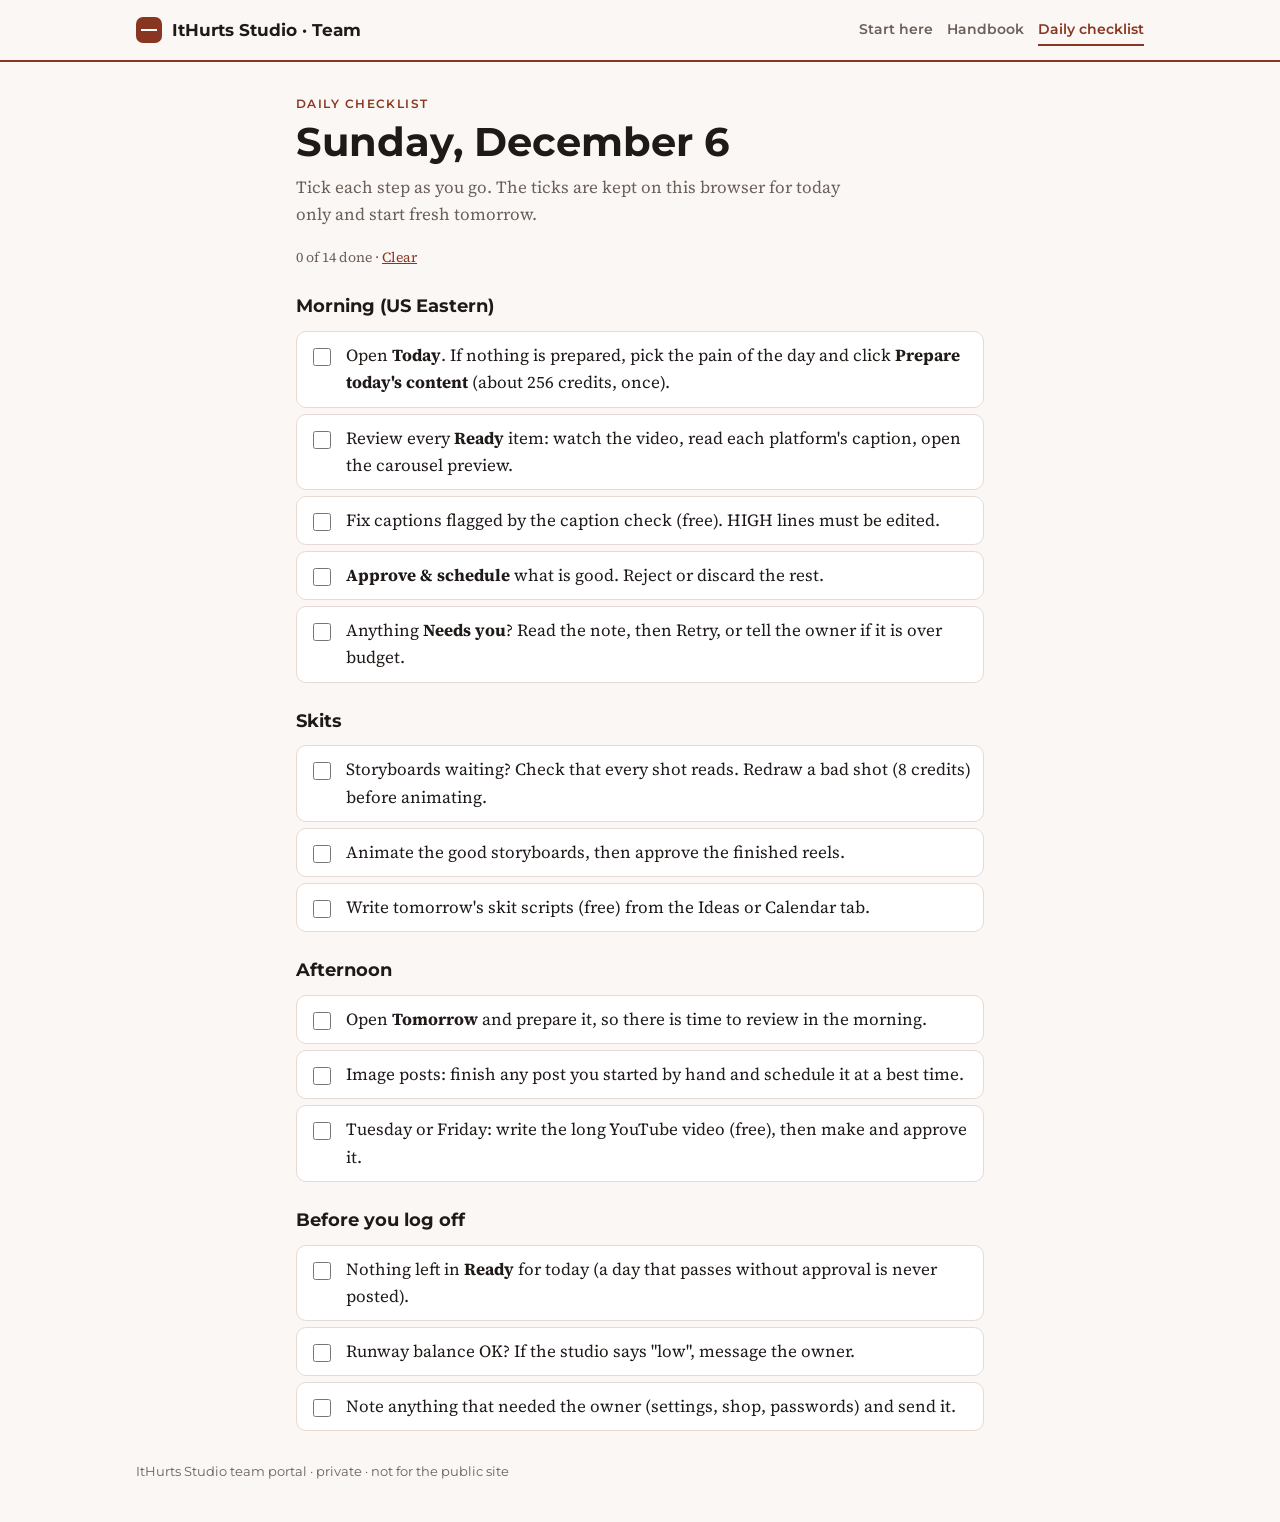
==== checklist.html @ 71983e8c "ItHurts team portal: front door, handbook and daily checklist" ====
<!doctype html>
<html lang="en">
<head>
  <meta charset="utf-8">
  <meta name="viewport" content="width=device-width, initial-scale=1">
  <meta name="robots" content="noindex, nofollow">
  <title>Daily checklist · ItHurts Team</title>
  <link rel="stylesheet" href="https://fonts.googleapis.com/css2?family=Montserrat:wght@500;600;700&family=Source+Serif+4:opsz,wght@8..60,400;8..60,600&display=swap">
  <link rel="stylesheet" href="styles.css">
</head>
<body>
  <header class="top">
    <div class="wrap row">
      <a class="brand" href="index.html"><span class="mark" aria-hidden="true"></span> ItHurts Studio · Team</a>
      <nav class="nav" aria-label="Pages">
        <a href="index.html">Start here</a>
        <a href="handbook.html">Handbook</a>
        <a href="checklist.html" aria-current="page">Daily checklist</a>
      </nav>
    </div>
  </header>

  <main class="wrap narrow">
    <p class="eyebrow">Daily checklist</p>
    <h1 id="checklist-date">Today</h1>
    <p class="lede">Tick each step as you go. The ticks are kept on this browser for today only and start fresh tomorrow.</p>
    <p class="small"><span id="progress">0 of 0 done</span> · <button type="button" class="linkbtn" id="reset">Clear</button></p>

    <form id="checklist" onsubmit="return false">
      <h2>Morning (US Eastern)</h2>
      <label><input type="checkbox" id="c1"> <span>Open <strong>Today</strong>. If nothing is prepared, pick the pain of the day and click <strong>Prepare today's content</strong> (about 256 credits, once).</span></label>
      <label><input type="checkbox" id="c2"> <span>Review every <strong>Ready</strong> item: watch the video, read each platform's caption, open the carousel preview.</span></label>
      <label><input type="checkbox" id="c3"> <span>Fix captions flagged by the caption check (free). HIGH lines must be edited.</span></label>
      <label><input type="checkbox" id="c4"> <span><strong>Approve &amp; schedule</strong> what is good. Reject or discard the rest.</span></label>
      <label><input type="checkbox" id="c5"> <span>Anything <strong>Needs you</strong>? Read the note, then Retry, or tell the owner if it is over budget.</span></label>

      <h2>Skits</h2>
      <label><input type="checkbox" id="c6"> <span>Storyboards waiting? Check that every shot reads. Redraw a bad shot (8 credits) before animating.</span></label>
      <label><input type="checkbox" id="c7"> <span>Animate the good storyboards, then approve the finished reels.</span></label>
      <label><input type="checkbox" id="c8"> <span>Write tomorrow's skit scripts (free) from the Ideas or Calendar tab.</span></label>

      <h2>Afternoon</h2>
      <label><input type="checkbox" id="c9"> <span>Open <strong>Tomorrow</strong> and prepare it, so there is time to review in the morning.</span></label>
      <label><input type="checkbox" id="c10"> <span>Image posts: finish any post you started by hand and schedule it at a best time.</span></label>
      <label><input type="checkbox" id="c11"> <span>Tuesday or Friday: write the long YouTube video (free), then make and approve it.</span></label>

      <h2>Before you log off</h2>
      <label><input type="checkbox" id="c12"> <span>Nothing left in <strong>Ready</strong> for today (a day that passes without approval is never posted).</span></label>
      <label><input type="checkbox" id="c13"> <span>Runway balance OK? If the studio says "low", message the owner.</span></label>
      <label><input type="checkbox" id="c14"> <span>Note anything that needed the owner (settings, shop, passwords) and send it.</span></label>
    </form>
  </main>

  <footer class="wrap foot">ItHurts Studio team portal · private · not for the public site</footer>

  <script src="config.js"></script>
  <script src="app.js"></script>
</body>
</html>
---- styles.css ----
/* ItHurts team portal: brand rust on a warm off-white, Montserrat for headings and Source Serif for reading. */
:root {
  --bg: #FBF7F4; --surface: #FFFFFF; --fg: #1F1A18; --muted: #6B5F5A; --line: #E6DAD4;
  --accent: #883621; --accent-dark: #490C0B; --accent-ink: #FFFFFF; --soft: #F6E9E3;
  --display: 'Montserrat', 'Helvetica Neue', Arial, sans-serif;
  --body: 'Source Serif 4', Georgia, 'Times New Roman', serif;
}
@media (prefers-color-scheme: dark) {
  :root { --bg: #17120F; --surface: #211A17; --fg: #F3ECE8; --muted: #B5A69F; --line: #3A2E29; --accent: #E8A58A; --accent-dark: #F2B49B; --accent-ink: #1F1A18; --soft: #2C1F1A; color-scheme: dark; }
}
* { box-sizing: border-box; }
html, body { margin: 0; }
body { background: var(--bg); color: var(--fg); font-family: var(--body); font-size: 17px; line-height: 1.6; }
.wrap { max-width: 1040px; margin: 0 auto; padding-left: max(16px, env(safe-area-inset-left, 0px)); padding-right: max(16px, env(safe-area-inset-right, 0px)); }
.wrap.narrow { max-width: 720px; }
.row { display: flex; flex-wrap: wrap; align-items: center; justify-content: space-between; gap: 12px; }
.top { border-bottom: 2px solid var(--accent); padding: 14px 0; }
.brand { font-family: var(--display); font-weight: 700; color: var(--fg); text-decoration: none; display: inline-flex; align-items: center; gap: 10px; }
.mark { width: 26px; height: 26px; border-radius: 7px; background: var(--accent); position: relative; display: inline-block; }
.mark::after { content: ''; position: absolute; left: 5px; right: 5px; top: 12px; height: 2px; background: var(--accent-ink); }
.nav { display: flex; flex-wrap: wrap; gap: 14px; font-family: var(--display); font-size: 14px; font-weight: 600; }
.nav a { color: var(--muted); text-decoration: none; padding: 4px 0; border-bottom: 2px solid transparent; }
.nav a[aria-current="page"], .nav a:hover { color: var(--accent); border-bottom-color: var(--accent); }
.eyebrow { font-family: var(--display); font-weight: 600; font-size: 12px; letter-spacing: .12em; text-transform: uppercase; color: var(--accent); margin: 32px 0 6px; }
h1 { font-family: var(--display); font-weight: 700; font-size: clamp(28px, 4vw, 40px); line-height: 1.1; margin: 0 0 10px; text-wrap: balance; }
h2 { font-family: var(--display); font-weight: 700; font-size: 18px; margin: 0 0 10px; }
.lede { max-width: 62ch; color: var(--muted); margin: 0 0 18px; }
.small { font-size: 14px; color: var(--muted); }
code { font-family: ui-monospace, SFMono-Regular, Menlo, monospace; font-size: 14px; background: var(--soft); padding: 1px 6px; border-radius: 5px; }
.actions { display: flex; flex-wrap: wrap; gap: 10px; margin: 6px 0 10px; }
.button { font-family: var(--display); font-weight: 600; font-size: 15px; text-decoration: none; color: var(--fg); background: var(--surface); border: 1px solid var(--line); border-radius: 10px; padding: 10px 18px; }
.button.primary { background: var(--accent); color: var(--accent-ink); border-color: var(--accent); }
.button:hover { border-color: var(--accent); }
.hero { padding-bottom: 28px; border-bottom: 1px solid var(--line); }
.grid { display: grid; grid-template-columns: repeat(auto-fit, minmax(280px, 1fr)); gap: 16px; padding: 24px 0 40px; }
.card { background: var(--surface); border: 1px solid var(--line); border-radius: 12px; padding: 18px 20px; min-width: 0; }
.card ul, .card ol { margin: 0 0 10px; padding-left: 20px; }
.card li { margin-bottom: 6px; }
.link { font-family: var(--display); font-weight: 600; font-size: 14px; color: var(--accent); text-decoration: none; }
.links { list-style: none; padding: 0; }
.links a { color: var(--accent); }
table.mini { width: 100%; border-collapse: collapse; font-size: 15px; margin-bottom: 10px; }
table.mini td { padding: 5px 0; border-bottom: 1px solid var(--line); }
table.mini td:last-child { text-align: right; font-variant-numeric: tabular-nums; font-family: var(--display); font-weight: 600; font-size: 14px; }
form#checklist label { display: flex; gap: 12px; align-items: flex-start; padding: 10px 12px; margin-bottom: 6px; background: var(--surface); border: 1px solid var(--line); border-radius: 10px; cursor: pointer; }
form#checklist input { margin-top: 6px; width: 18px; height: 18px; accent-color: var(--accent); flex: none; }
form#checklist h2 { margin-top: 24px; }
form#checklist label:has(input:checked) { color: var(--muted); text-decoration: line-through; }
.linkbtn { background: none; border: 0; padding: 0; color: var(--accent); font: inherit; cursor: pointer; text-decoration: underline; }
.foot { padding: 24px 16px 40px; font-family: var(--display); font-size: 13px; color: var(--muted); }
a:focus-visible, button:focus-visible, input:focus-visible { outline: 2px solid var(--accent); outline-offset: 2px; }
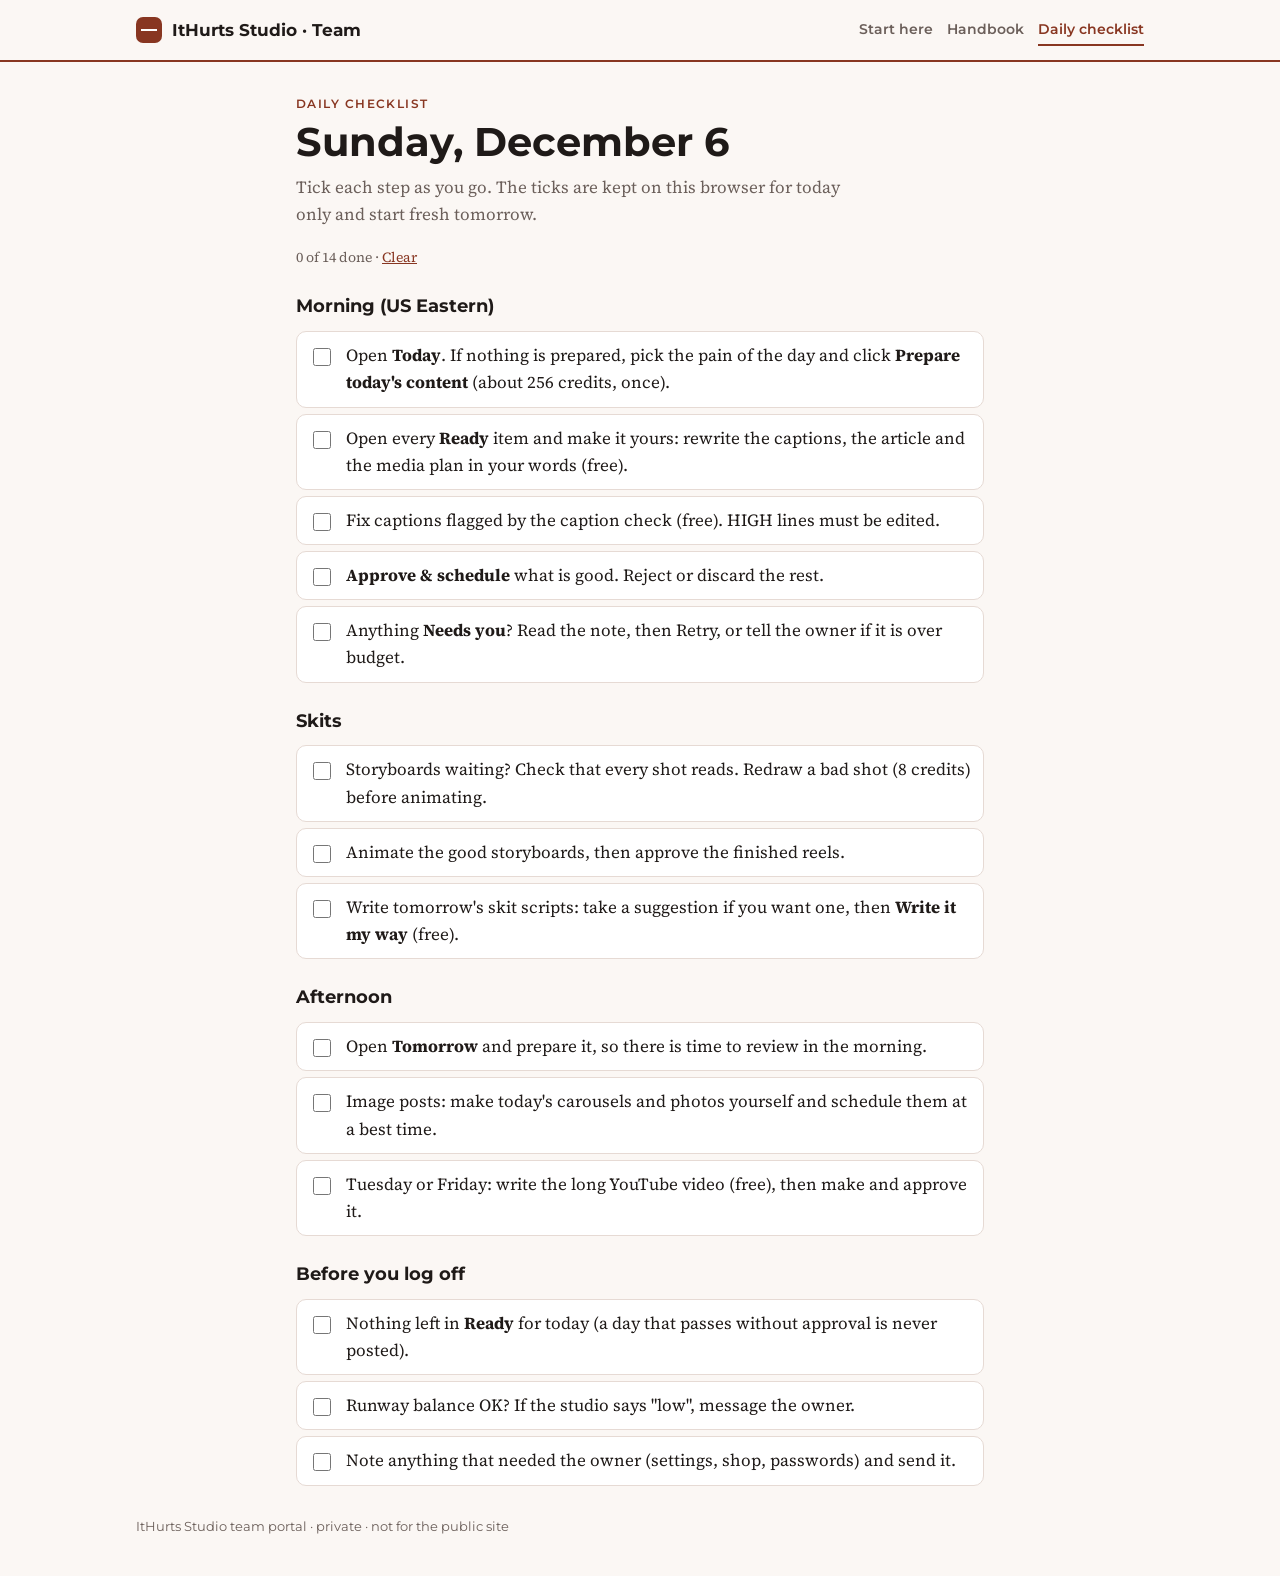
==== commit bfc929aa: "Handbook and portal: she creates, the studio suggests" ====
--- a/checklist.html
+++ b/checklist.html
@@ -29,7 +29,7 @@
     <form id="checklist" onsubmit="return false">
       <h2>Morning (US Eastern)</h2>
       <label><input type="checkbox" id="c1"> <span>Open <strong>Today</strong>. If nothing is prepared, pick the pain of the day and click <strong>Prepare today's content</strong> (about 256 credits, once).</span></label>
-      <label><input type="checkbox" id="c2"> <span>Review every <strong>Ready</strong> item: watch the video, read each platform's caption, open the carousel preview.</span></label>
+      <label><input type="checkbox" id="c2"> <span>Open every <strong>Ready</strong> item and make it yours: rewrite the captions, the article and the media plan in your words (free).</span></label>
       <label><input type="checkbox" id="c3"> <span>Fix captions flagged by the caption check (free). HIGH lines must be edited.</span></label>
       <label><input type="checkbox" id="c4"> <span><strong>Approve &amp; schedule</strong> what is good. Reject or discard the rest.</span></label>
       <label><input type="checkbox" id="c5"> <span>Anything <strong>Needs you</strong>? Read the note, then Retry, or tell the owner if it is over budget.</span></label>
@@ -37,11 +37,11 @@
       <h2>Skits</h2>
       <label><input type="checkbox" id="c6"> <span>Storyboards waiting? Check that every shot reads. Redraw a bad shot (8 credits) before animating.</span></label>
       <label><input type="checkbox" id="c7"> <span>Animate the good storyboards, then approve the finished reels.</span></label>
-      <label><input type="checkbox" id="c8"> <span>Write tomorrow's skit scripts (free) from the Ideas or Calendar tab.</span></label>
+      <label><input type="checkbox" id="c8"> <span>Write tomorrow's skit scripts: take a suggestion if you want one, then <strong>Write it my way</strong> (free).</span></label>
 
       <h2>Afternoon</h2>
       <label><input type="checkbox" id="c9"> <span>Open <strong>Tomorrow</strong> and prepare it, so there is time to review in the morning.</span></label>
-      <label><input type="checkbox" id="c10"> <span>Image posts: finish any post you started by hand and schedule it at a best time.</span></label>
+      <label><input type="checkbox" id="c10"> <span>Image posts: make today's carousels and photos yourself and schedule them at a best time.</span></label>
       <label><input type="checkbox" id="c11"> <span>Tuesday or Friday: write the long YouTube video (free), then make and approve it.</span></label>
 
       <h2>Before you log off</h2>
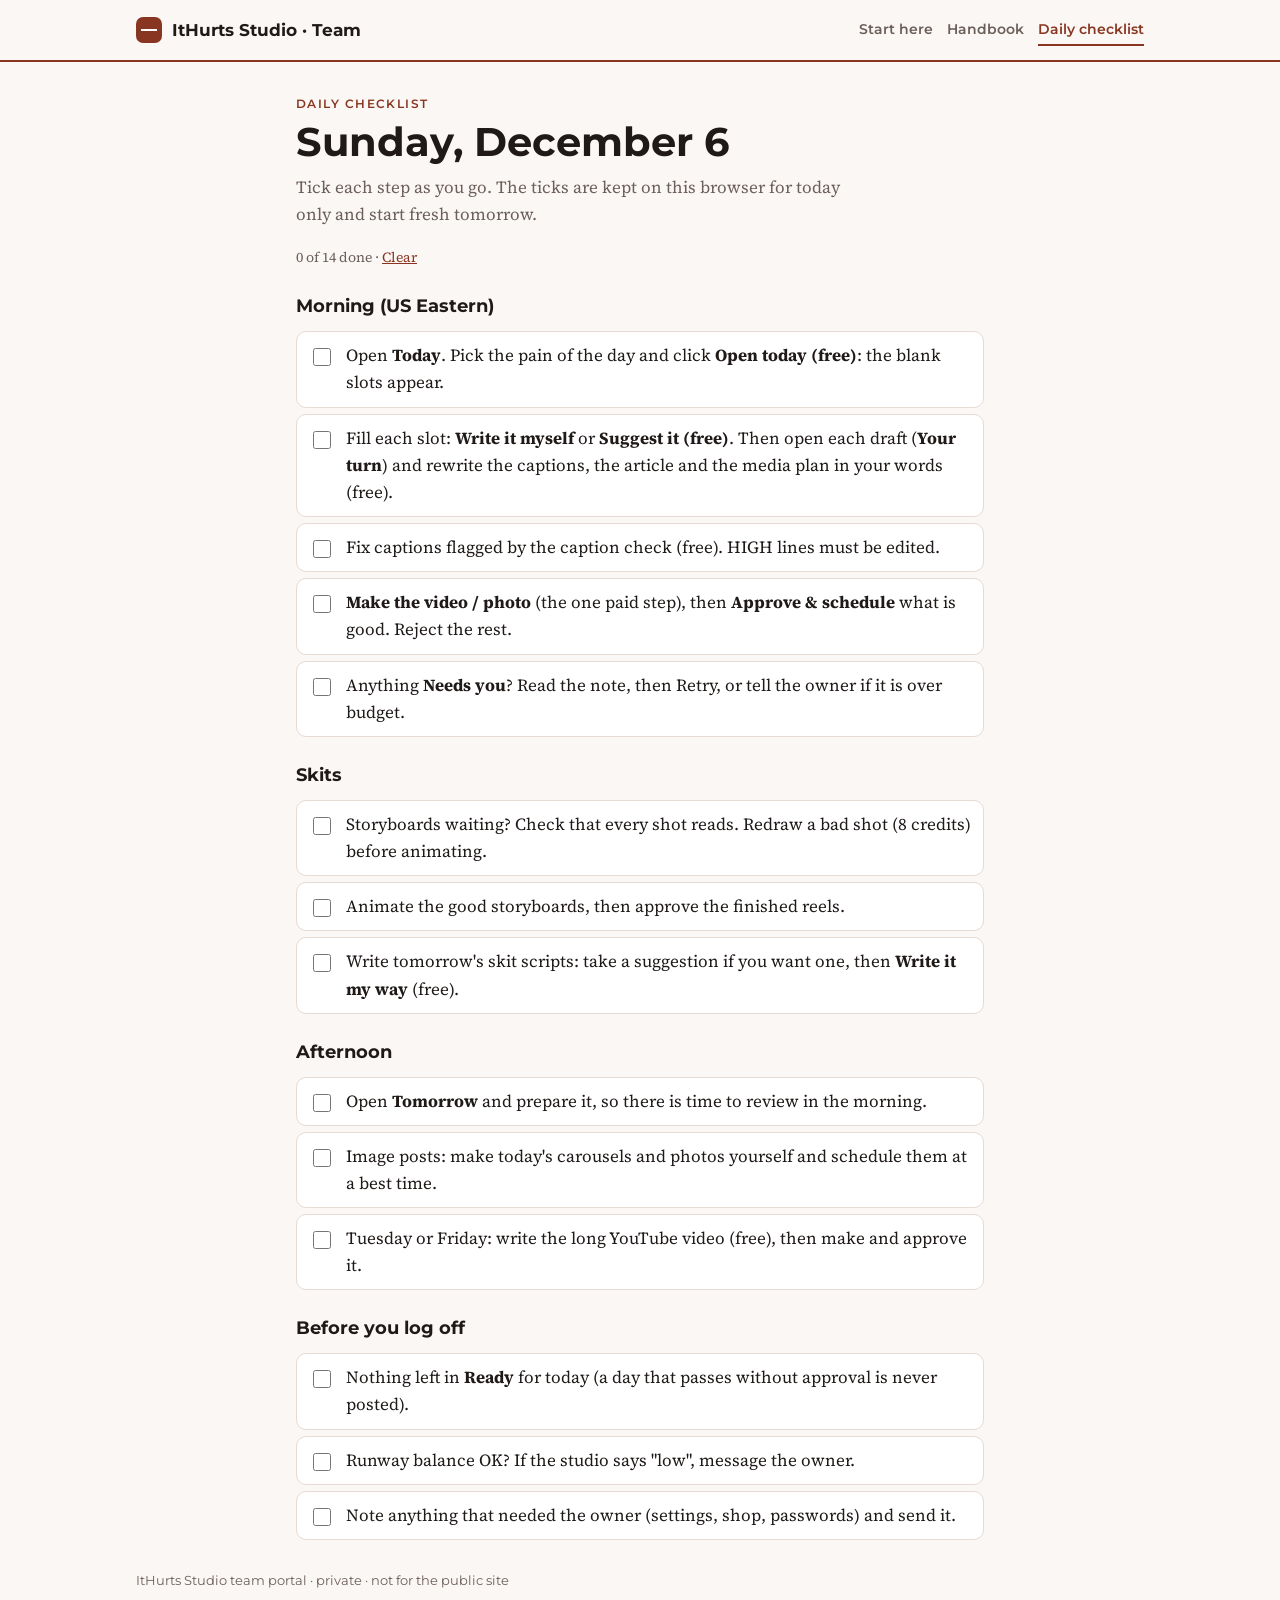
==== commit 81087763: "Handbook and portal: blank days, she fills each slot" ====
--- a/checklist.html
+++ b/checklist.html
@@ -28,10 +28,10 @@
 
     <form id="checklist" onsubmit="return false">
       <h2>Morning (US Eastern)</h2>
-      <label><input type="checkbox" id="c1"> <span>Open <strong>Today</strong>. If nothing is prepared, pick the pain of the day and click <strong>Prepare today's content</strong> (about 256 credits, once).</span></label>
-      <label><input type="checkbox" id="c2"> <span>Open every <strong>Ready</strong> item and make it yours: rewrite the captions, the article and the media plan in your words (free).</span></label>
+      <label><input type="checkbox" id="c1"> <span>Open <strong>Today</strong>. Pick the pain of the day and click <strong>Open today (free)</strong>: the blank slots appear.</span></label>
+      <label><input type="checkbox" id="c2"> <span>Fill each slot: <strong>Write it myself</strong> or <strong>Suggest it (free)</strong>. Then open each draft (<strong>Your turn</strong>) and rewrite the captions, the article and the media plan in your words (free).</span></label>
       <label><input type="checkbox" id="c3"> <span>Fix captions flagged by the caption check (free). HIGH lines must be edited.</span></label>
-      <label><input type="checkbox" id="c4"> <span><strong>Approve &amp; schedule</strong> what is good. Reject or discard the rest.</span></label>
+      <label><input type="checkbox" id="c4"> <span><strong>Make the video / photo</strong> (the one paid step), then <strong>Approve &amp; schedule</strong> what is good. Reject the rest.</span></label>
       <label><input type="checkbox" id="c5"> <span>Anything <strong>Needs you</strong>? Read the note, then Retry, or tell the owner if it is over budget.</span></label>
 
       <h2>Skits</h2>
